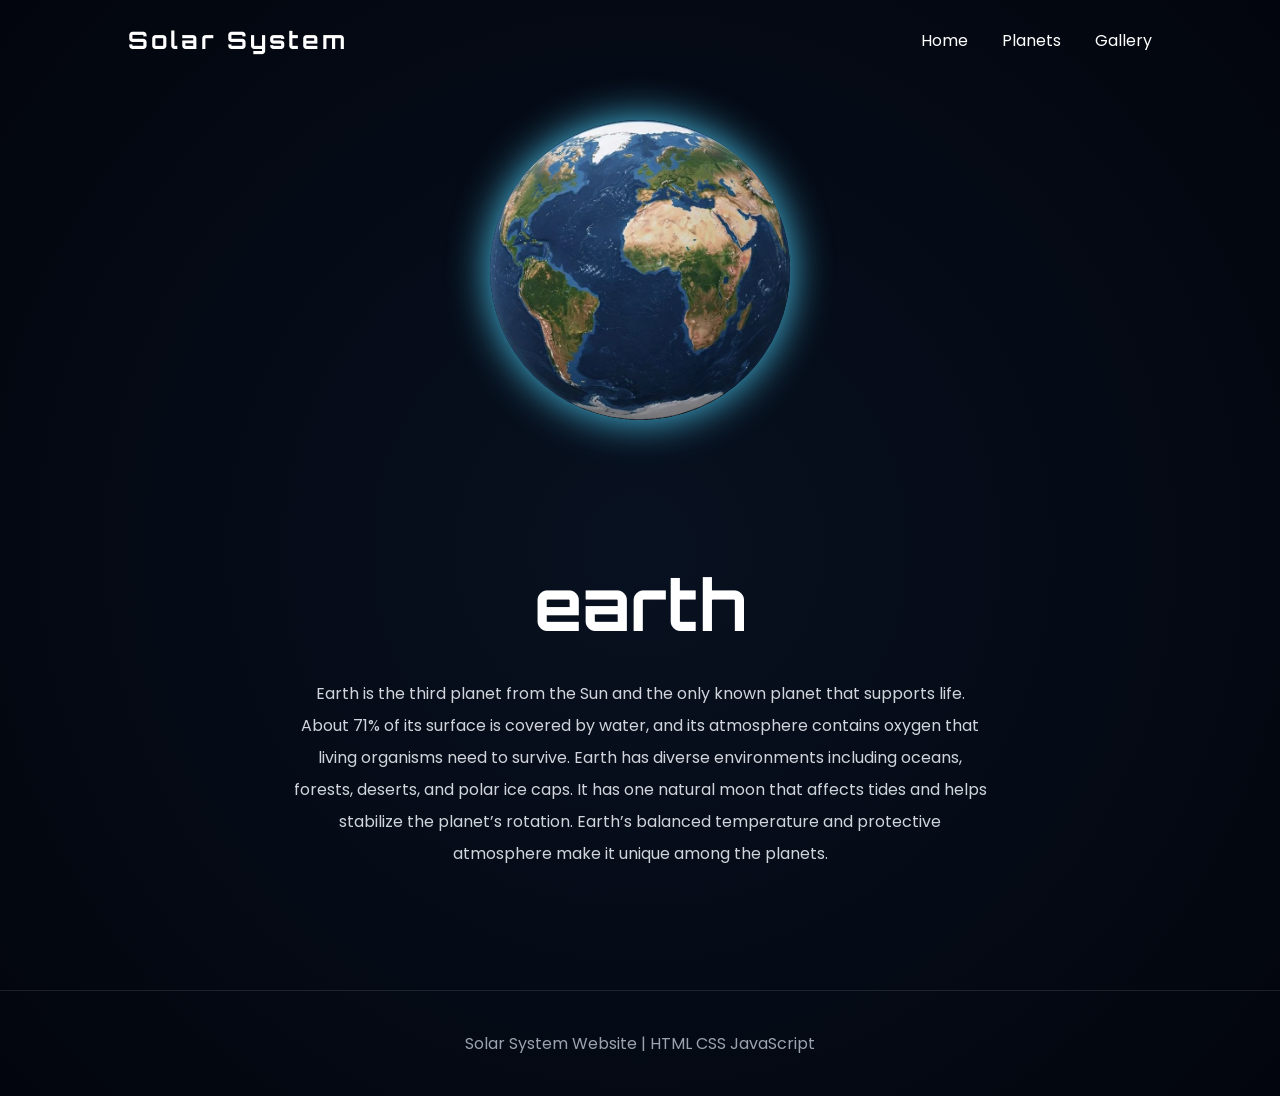
==== earth.html @ 66efa1b5 "edits personal editing" ====
<!DOCTYPE html>
<html lang="en">

<head>

<meta charset="UTF-8">

<meta name="viewport"
content="width=device-width, initial-scale=1.0">

<title>earth</title>

<link rel="stylesheet" href="style.css">

<link href="https://fonts.googleapis.com/css2?family=Orbitron:wght@400;700&family=Poppins:wght@300;400;500&display=swap" rel="stylesheet">

</head>

<body>

<header>

<h2 class="logo">Solar System</h2>

<nav>

<a href="index.html">Home</a>

<a href="planets.html">Planets</a>

<a href="more.html">Gallery</a>

</nav>

</header>


<section class="planet-page">

<img src="img/P1.jpg">

<h1>earth</h1>

<p>

Earth is the third planet from the Sun and the only known planet that supports life. About 71% of its surface is covered by
 water, and its atmosphere contains oxygen that living organisms need to survive. Earth has diverse environments including
  oceans, forests, deserts, and polar ice caps. It has one natural moon that affects tides and helps stabilize the planet’s
   rotation. Earth’s balanced temperature and protective 
atmosphere make it unique among the planets.

</p>

</section>


<footer>

<p>

Solar System Website |
HTML CSS JavaScript

</p>

</footer>

</body>
</html>
---- style.css ----
*{
    margin:0;
    padding:0;
    box-sizing:border-box;
}

body{

    background:
    radial-gradient(circle,#081120,#02050d);

    color:white;

    font-family:'Poppins',sans-serif;

    overflow-x:hidden;
}




header{

    position:fixed;

    top:0;

    width:100%;

    padding:25px 10%;

    display:flex;

    justify-content:space-between;

    align-items:center;

    z-index:1000;

   

   
}

.logo{

    font-family:'Orbitron',sans-serif;

    letter-spacing:3px;
}

nav a{

    color:white;

    text-decoration:none;

    margin-left:30px;

    transition:0.3s;
}

nav a:hover{

    color:#859ca3c4;
}



h1{
    margin-top: 100px;
font-size:60px;
}


.home{

    height:100vh;

    background:

    linear-gradient(
    rgba(0,0,0,0.5),
    rgba(0,0,0,0.7)
    ),

    url("img/as.jpg");

    background-size:cover;

    background-position:center;

    display:flex;

    justify-content:center;

    align-items:center;

    text-align:center;
}

.home-content h1{

    font-size:80px;

    margin-bottom:20px;

    font-family:'Orbitron',sans-serif;

    text-shadow:
    0 0 30px #5c8794;
}

.home-content p{

    width:700px;

    max-width:90%;

    margin:auto;

    margin-bottom:30px;

    line-height:1.8;

    color:#d1d5db;
}

.home-content button{

    padding:15px 40px;

    border:none;

    border-radius:40px;

    background:#697375;

    color:white;

    cursor:pointer;

    transition:0.4s;

    font-size:18px;
}

.home-content button:hover{

    transform:scale(1.1);

    box-shadow:
    0 0 30px #708991;
}



.planets-section{

    min-height:100vh;

    display:flex;

    justify-content:center;

    align-items:center;

    padding:120px 5%;
}

.container{

    width:100%;

    min-height:80vh;

    border-radius:30px;

    position:relative;

    background:
    rgba(255,255,255,0.03);

    border:
    1px solid rgba(255,255,255,0.1);

    backdrop-filter:blur(10px);

    box-shadow:
    0 0 60px rgba(76,201,240,0.3);

    display:flex;

    justify-content:center;

    align-items:center;
}




.center{

    display:flex;

    align-items:center;

    gap:40px;
}

.planet-box{

    text-align:center;
}



#planet{

    width:350px;

    height:350px;

    border-radius:50%;

    object-fit:cover;

    box-shadow:
    0 0 40px #4cc9f0,
    0 0 90px #4cc9f0;

    animation:
    float 5s ease-in-out infinite;
}

#planet-name{

    margin-top:30px;

    font-size:60px;

    font-family:'Orbitron',sans-serif;
}

#planet-text{

    width:500px;

    max-width:90%;

    margin:auto;

    margin-top:20px;

    line-height:1.8;

    color:#d1d5db;
}



.small-planets{

    position:absolute;

    display:flex;

    gap:20px;
}

.left{

    left:40px;
}

.right{

    right:40px;
}

.small-planets img{

    width:80px;

    height:80px;

    border-radius:50%;

    object-fit:cover;

    opacity:0.7;

    transition:0.4s;
}

.small-planets img:hover{

    transform:scale(1.2);

    opacity:1;
}




button{

    background:none;

    border:none;

    color:white;

    font-size:40px;

    cursor:pointer;

    transition:0.3s;
}

button:hover{

    color:#91b5c0;

    transform:scale(1.2);
}




.cards{

    padding:140px 5%;

    display:grid;

    grid-template-columns:
    repeat(auto-fit,minmax(250px,1fr));

    gap:40px;
}

.card{

    background:
    rgba(255,255,255,0.05);

    border:
    1px solid rgba(255,255,255,0.1);

    border-radius:30px;

    padding:30px;

    text-align:center;

    text-decoration:none;

    color:white;

    transition:0.4s;

    backdrop-filter:blur(10px);
}

.card:hover{

    transform:translateY(-10px);

    box-shadow:
    0 0 30px rgba(76,201,240,0.5);
}

.card img{

    width:180px;

    height:180px;

    border-radius:50%;

    object-fit:cover;

    margin-bottom:20px;

    box-shadow:
    0 0 25px rgba(76,201,240,0.4);
}

.card h2{

    font-size:40px;

    margin-bottom:15px;

    font-family:'Orbitron',sans-serif;
}

.card p{
    color:#d1d5db;

    line-height:1.7;
}



.planet-page{

    min-height:100vh;

    display:flex;

    flex-direction:column;

    justify-content:center;

    align-items:center;

    text-align:center;

    padding:120px 10%;
}

.planet-page img{

    width:300px;

    height:300px;

    border-radius:50%;

    object-fit:cover;

    margin-bottom:40px;

    box-shadow:
    0 0 40px #4cc9f0;
}

.planet-page h1{

    font-size:70px;

    margin-bottom:30px;

    font-family:'Orbitron',sans-serif;
}

.planet-page p{

    width:700px;

    max-width:100%;

    line-height:2;

    color:#d1d5db;
}




footer{

    text-align:center;

    padding:40px;

    border-top:
    1px solid rgba(255,255,255,0.1);

    color:#9ca3af;
}


/* ANIMATION */

@keyframes float{

    0%,100%{

        transform:translateY(0);
    }

    50%{

        transform:translateY(-15px);
    }
}


@media(max-width:900px){

    nav{

        display:none;
    }

    .home-content h1{

        font-size:45px;
    }

    #planet{

        width:220px;

        height:220px;
    }

    #planet-name{

        font-size:40px;
    }

    .small-planets{

        display:none;
    }

    .planet-page h1{

        font-size:45px;
    }

    .card h2{

        font-size:30px;
    }
}






.planets-slider{

min-height:100vh;

display:flex;

justify-content:center;

align-items:center;

padding:120px 5%;

position:relative;

overflow:visible;
}




.container{
margin-top: 90px;
width:100%;

height:78vh;

border-radius:40px;

position:relative;

background:
rgba(255,255,255,0.03);

border:
1px solid rgba(255,255,255,0.08);

backdrop-filter:blur(12px);

box-shadow:
0 0 80px rgba(76,201,240,0.15);

display:flex;

justify-content:center;

align-items:center;
}




.center{

display:flex;

align-items:center;

justify-content:center;
}




.planet-box{

text-align:center;

animation:
fade 1s;
}


#planet{

width:360px;

height:360px;

border-radius:50%;

object-fit:cover;

transition:0.5s;

box-shadow:
0 0 40px #4cc9f0,
0 0 100px rgba(76,201,240,0.5);

animation:
float 5s ease-in-out infinite;
}


#planet-name{

margin-top:30px;

font-size:75px;

font-family:'Orbitron',sans-serif;

text-shadow:
0 0 20px #4cc9f0;
}


#planet-text{

width:600px;

max-width:90%;

margin:auto;

margin-top:20px;

line-height:2;

font-size:17px;

color:#d1d5db;
}




.small-planets{

position:absolute;

display:flex;

align-items:center;

gap:18px;
}


.left{

left:40px;
}

.right{

right:40px;
}


.small-planets img{

border-radius:50%;

object-fit:cover;

opacity:0.25;

transition:0.4s;
}



.small-planets img:nth-child(1){

width:55px;
height:55px;
}

.small-planets img:nth-child(2){

width:85px;
height:85px;
}

.small-planets img:nth-child(3){

width:120px;
height:120px;

opacity:0.7;
}


.right img:nth-child(1){

width:120px;
height:120px;

opacity:0.7;
}

.right img:nth-child(2){

width:85px;
height:85px;
}

.right img:nth-child(3){

width:55px;
height:55px;
}


.small-planets img:hover{

transform:scale(1.1);

opacity:1;
}




.arrow{

position:absolute;

top:50%;

transform:translateY(-50%);

width:70px;

height:70px;

border-radius:50%;

border:
1px solid rgba(255,255,255,0.08);

background:
rgba(255,255,255,0.05);

backdrop-filter:blur(10px);

font-size:35px;

color:white;

cursor:pointer;

transition:0.4s;

z-index:10;
}


.arrow:hover{

background:#4cc9f0;

transform:
translateY(-50%)
scale(1.1);

box-shadow:
0 0 25px #4cc9f0;
}


.left-arrow{

left:20px;
}

.right-arrow{

right:20px;
}




@keyframes fade{

from{

opacity:0;

transform:scale(0.8);
}

to{

opacity:1;

transform:scale(1);
}
}



@media(max-width:950px){

.small-planets{

display:none;
}

#planet{

width:230px;
height:230px;
}

#planet-name{

font-size:45px;
}

#planet-text{

font-size:15px;
}

.arrow{

width:55px;
height:55px;
font-size:25px;
}

}
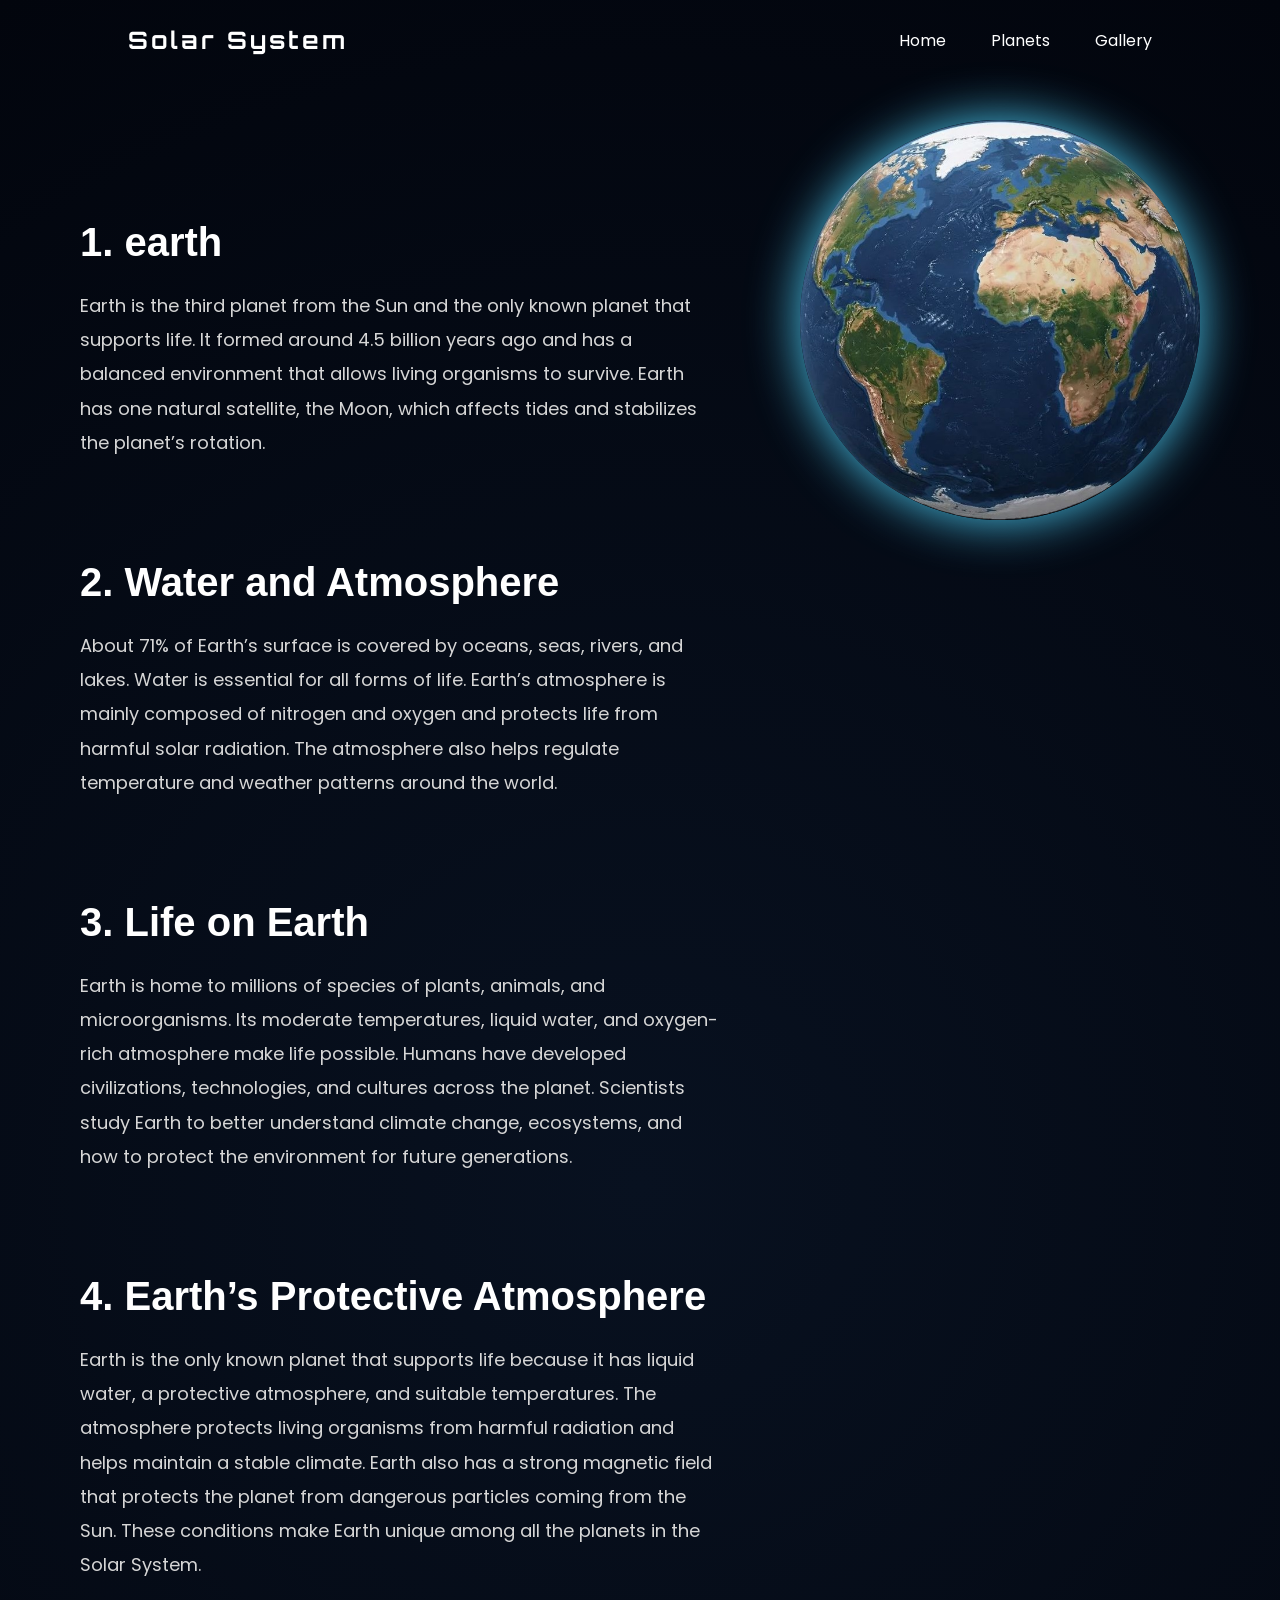
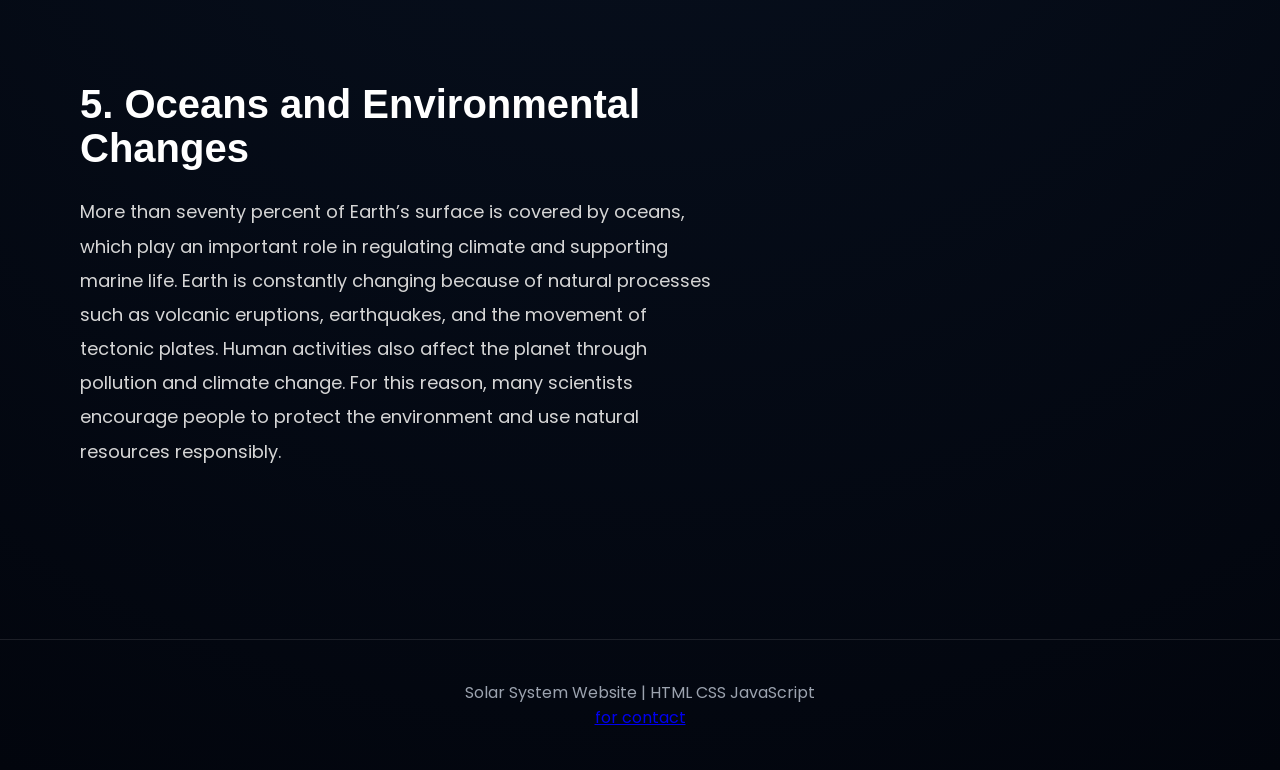
==== commit c4bcdf57: "good" ====
--- a/earth.html
+++ b/earth.html
@@ -36,22 +36,50 @@
 
 
 <section class="planet-page">
+<div class="planet-text">
+
+
+<h1>1. earth</h1>
+
+<p>Earth is the third planet from the Sun and the only known planet that supports life. It formed around 4.5 billion years
+ ago and has a balanced environment that allows living organisms to survive. Earth has one natural satellite, the Moon, 
+ which affects tides and stabilizes the planet’s rotation. </p>
+
+<h1>2. Water and Atmosphere </h1>
+<p>
+About 71% of Earth’s surface is covered by oceans, seas, rivers, and lakes. Water is essential for all forms of life. Earth’s
+ atmosphere is mainly composed of nitrogen and oxygen and protects life from harmful solar radiation. The atmosphere also helps 
+ regulate temperature and weather patterns around the world.</p>
+
+<h1>3. Life on Earth</h1>
+
+ <p>Earth is home to millions of species of plants, animals, and microorganisms. Its moderate temperatures, liquid water, and oxygen-rich
+ atmosphere make life possible. Humans have developed civilizations, technologies, and cultures across the planet. Scientists study Earth
+  to better understand climate change, ecosystems, and how to protect the environment for future generations.
+</p>
+
+<h1>4. Earth’s Protective Atmosphere
+</h1>
+
+
+<p>
+Earth is the only known planet that supports life because it has liquid water, a protective atmosphere, and suitable temperatures. The atmosphere
+ protects living organisms from harmful radiation and helps maintain a stable climate. Earth also has a strong magnetic field that protects the planet 
+ from dangerous particles coming from the Sun. These conditions make Earth unique among all the planets in the Solar System.</p>
+<h1> 5. Oceans and Environmental Changes</h1>
+
+<p>
+More than seventy percent of Earth’s surface is covered by oceans, which play an important role in regulating climate and supporting marine life.
+ Earth is constantly changing because of natural processes such as volcanic eruptions, earthquakes, and the movement of tectonic plates. Human 
+ activities also affect the planet through pollution and climate change. For this reason, many scientists encourage people to protect the environment
+  and use natural resources responsibly.
+</p>
+</div>
 
 <img src="img/P1.jpg">
 
-<h1>earth</h1>
+</section>
 
-<p>
-
-Earth is the third planet from the Sun and the only known planet that supports life. About 71% of its surface is covered by
- water, and its atmosphere contains oxygen that living organisms need to survive. Earth has diverse environments including
-  oceans, forests, deserts, and polar ice caps. It has one natural moon that affects tides and helps stabilize the planet’s
-   rotation. Earth’s balanced temperature and protective 
-atmosphere make it unique among the planets.
-
-</p>
-
-</section>
 
 
 <footer>
@@ -62,8 +90,8 @@
 HTML CSS JavaScript
 
 </p>
-
+<p> <a href="mailto:bourahlasara7@email.com"> for contact</a></p>
 </footer>
 
 </body>
-</html>+</html>
--- a/style.css
+++ b/style.css
@@ -1,860 +1,502 @@
-*{
-    margin:0;
-    padding:0;
-    box-sizing:border-box;
-}
-
-body{
-
-    background:
-    radial-gradient(circle,#081120,#02050d);
-
-    color:white;
-
-    font-family:'Poppins',sans-serif;
-
-    overflow-x:hidden;
-}
-
-
-
-
-header{
-
-    position:fixed;
-
-    top:0;
-
-    width:100%;
-
-    padding:25px 10%;
-
-    display:flex;
-
-    justify-content:space-between;
-
-    align-items:center;
-
-    z-index:1000;
-
-   
-
-   
-}
-
-.logo{
-
-    font-family:'Orbitron',sans-serif;
-
-    letter-spacing:3px;
-}
-
-nav a{
-
-    color:white;
-
-    text-decoration:none;
-
-    margin-left:30px;
-
-    transition:0.3s;
-}
-
-nav a:hover{
-
-    color:#859ca3c4;
-}
-
-
-
-h1{
+/* ==========================================================================
+   1. التنسيقات الأساسية وإعادة التعيين (Reset & Base Styles)
+   ========================================================================== */
+* {
+    margin: 0;
+    padding: 0;
+    box-sizing: border-box;
+}
+
+body {
+    background: radial-gradient(circle, #081120, #02050d);
+    color: white;
+    font-family: 'Poppins', sans-serif;
+    overflow-x: hidden;
+}
+
+h1 {
     margin-top: 100px;
-font-size:60px;
-}
-
-
-.home{
-
-    height:100vh;
-
-    background:
-
-    linear-gradient(
-    rgba(0,0,0,0.5),
-    rgba(0,0,0,0.7)
-    ),
-
-    url("img/as.jpg");
-
-    background-size:cover;
-
-    background-position:center;
-
-    display:flex;
-
-    justify-content:center;
-
-    align-items:center;
-
-    text-align:center;
-}
-
-.home-content h1{
-
-    font-size:80px;
-
-    margin-bottom:20px;
-
-    font-family:'Orbitron',sans-serif;
-
-    text-shadow:
-    0 0 30px #5c8794;
-}
-
-.home-content p{
-
-    width:700px;
-
-    max-width:90%;
-
-    margin:auto;
-
-    margin-bottom:30px;
-
-    line-height:1.8;
-
-    color:#d1d5db;
-}
-
-.home-content button{
-
-    padding:15px 40px;
-
-    border:none;
-
-    border-radius:40px;
-
-    background:#697375;
-
-    color:white;
-
-    cursor:pointer;
-
-    transition:0.4s;
-
-    font-size:18px;
-}
-
-.home-content button:hover{
-
-    transform:scale(1.1);
-
-    box-shadow:
-    0 0 30px #708991;
-}
-
-
-
-.planets-section{
-
-    min-height:100vh;
-
-    display:flex;
-
-    justify-content:center;
-
-    align-items:center;
-
-    padding:120px 5%;
-}
-
-.container{
-
-    width:100%;
-
-    min-height:80vh;
-
-    border-radius:30px;
-
-    position:relative;
-
-    background:
-    rgba(255,255,255,0.03);
-
-    border:
-    1px solid rgba(255,255,255,0.1);
-
-    backdrop-filter:blur(10px);
-
-    box-shadow:
-    0 0 60px rgba(76,201,240,0.3);
-
-    display:flex;
-
-    justify-content:center;
-
-    align-items:center;
-}
-
-
-
-
-.center{
-
-    display:flex;
-
-    align-items:center;
-
-    gap:40px;
-}
-
-.planet-box{
-
-    text-align:center;
-}
-
-
-
-#planet{
-
-    width:350px;
-
-    height:350px;
-
-    border-radius:50%;
-
-    object-fit:cover;
-
-    box-shadow:
-    0 0 40px #4cc9f0,
-    0 0 90px #4cc9f0;
-
-    animation:
-    float 5s ease-in-out infinite;
-}
-
-#planet-name{
-
-    margin-top:30px;
-
-    font-size:60px;
-
-    font-family:'Orbitron',sans-serif;
-}
-
-#planet-text{
-
-    width:500px;
-
-    max-width:90%;
-
-    margin:auto;
-
-    margin-top:20px;
-
-    line-height:1.8;
-
-    color:#d1d5db;
-}
-
-
-
-.small-planets{
-
-    position:absolute;
-
-    display:flex;
-
-    gap:20px;
-}
-
-.left{
-
-    left:40px;
-}
-
-.right{
-
-    right:40px;
-}
-
-.small-planets img{
-
-    width:80px;
-
-    height:80px;
-
-    border-radius:50%;
-
-    object-fit:cover;
-
-    opacity:0.7;
-
-    transition:0.4s;
-}
-
-.small-planets img:hover{
-
-    transform:scale(1.2);
-
-    opacity:1;
-}
-
-
-
-
-button{
-
-    background:none;
-
-    border:none;
-
-    color:white;
-
-    font-size:40px;
-
-    cursor:pointer;
-
-    transition:0.3s;
-}
-
-button:hover{
-
-    color:#91b5c0;
-
-    transform:scale(1.2);
-}
-
-
-
-
-.cards{
-
-    padding:140px 5%;
-
-    display:grid;
-
-    grid-template-columns:
-    repeat(auto-fit,minmax(250px,1fr));
-
-    gap:40px;
-}
-
-.card{
-
-    background:
-    rgba(255,255,255,0.05);
-
-    border:
-    1px solid rgba(255,255,255,0.1);
-
-    border-radius:30px;
-
-    padding:30px;
-
-    text-align:center;
-
-    text-decoration:none;
-
-    color:white;
-
-    transition:0.4s;
-
-    backdrop-filter:blur(10px);
-}
-
-.card:hover{
-
-    transform:translateY(-10px);
-
-    box-shadow:
-    0 0 30px rgba(76,201,240,0.5);
-}
-
-.card img{
-
-    width:180px;
-
-    height:180px;
-
-    border-radius:50%;
-
-    object-fit:cover;
-
-    margin-bottom:20px;
-
-    box-shadow:
-    0 0 25px rgba(76,201,240,0.4);
-}
-
-.card h2{
-
-    font-size:40px;
-
-    margin-bottom:15px;
-
-    font-family:'Orbitron',sans-serif;
-}
-
-.card p{
-    color:#d1d5db;
-
-    line-height:1.7;
-}
-
-
-
-.planet-page{
-
-    min-height:100vh;
-
-    display:flex;
-
-    flex-direction:column;
-
-    justify-content:center;
-
-    align-items:center;
-
-    text-align:center;
-
-    padding:120px 10%;
-}
-
+    font-size: 60px;
+}
+
+/* ==========================================================================
+   2. الهيدر والقائمة الإنتقالية (Header & Navigation)
+   ========================================================================== */
+header {
+    position: fixed;
+    top: 0;
+    width: 100%;
+    padding: 25px 10%;
+    display: flex;
+    justify-content: space-between;
+    align-items: center;
+    z-index: 1000;
+}
+
+.logo {
+    font-family: 'Orbitron', sans-serif;
+    letter-spacing: 3px;
+}
+
+nav {
+    display: flex;
+    gap: 15px;
+}
+
+nav a {
+    color: white;
+    text-decoration: none;
+    margin-left: 30px;
+    transition: 0.3s;
+}
+
+nav a:hover {
+    color: #859ca3c4;
+}
+
+/* ==========================================================================
+   3. القسم الرئيسي (Home Section)
+   ========================================================================== */
+.home {
+    height: 100vh;
+    background: linear-gradient(rgba(0,0,0,0.5), rgba(0,0,0,0.7)), url("img/as.jpg");
+    background-size: cover;
+    background-position: center;
+    display: flex;
+    justify-content: center;
+    align-items: center;
+    text-align: center;
+}
+
+.home-content h1 {
+    font-size: 80px;
+    margin-bottom: 20px;
+    font-family: 'Orbitron', sans-serif;
+    text-shadow: 0 0 30px #5c8794;
+}
+
+.home-content p {
+    width: 700px;
+    max-width: 90%;
+    margin: auto;
+    margin-bottom: 30px;
+    line-height: 1.8;
+    color: #d1d5db;
+}
+
+.home-content button {
+    padding: 15px 40px;
+    border: none;
+    border-radius: 40px;
+    background: #697375;
+    color: white;
+    cursor: pointer;
+    transition: 0.4s;
+    font-size: 18px;
+}
+
+.home-content button:hover {
+    transform: scale(1.1);
+    box-shadow: 0 0 30px #708991;
+}
+
+/* ==========================================================================
+   4. منزلق الكواكب (Planets Slider Section)
+   ========================================================================== */
+.planets-section,
+.planets-slider {
+    min-height: 100vh;
+    display: flex;
+    justify-content: center;
+    align-items: center;
+    padding: 120px 5%;
+    position: relative;
+    overflow: visible;
+}
+
+.container {
+    margin-top: 90px;
+    width: 100%;
+    height: 78vh;
+    border-radius: 40px;
+    position: relative;
+    background: rgba(255, 255, 255, 0.03);
+    border: 1px solid rgba(255, 255, 255, 0.08);
+    backdrop-filter: blur(12px);
+    box-shadow: 0 0 80px rgba(76, 201, 240, 0.15);
+    display: flex;
+    justify-content: center;
+    align-items: center;
+}
+
+.center {
+    display: flex;
+    align-items: center;
+    justify-content: center;
+    gap: 40px;
+}
+
+.planet-box {
+    text-align: center;
+    animation: fade 1s;
+}
+
+#planet {
+    width: 340px;
+    height: 340px;
+    border-radius: 50%;
+    object-fit: cover;
+    transition: 0.5s;
+    box-shadow: 0 0 40px #4cc9f0, 0 0 100px rgba(76, 201, 240, 0.5);
+    animation: float 5s ease-in-out infinite;
+}
+
+#planet-name {
+    margin-top: 30px;
+    font-size: 75px;
+    font-family: 'Orbitron', sans-serif;
+    text-shadow: 0 0 20px #4cc9f0;
+}
+
+#planet-text {
+    width: 600px;
+    max-width: 90%;
+    margin: auto;
+    margin-top: 20px;
+    line-height: 2;
+    font-size: 17px;
+    color: #d1d5db;
+}
+
+/* الكواكب الصغيرة الجانبية */
+.small-planets {
+    position: absolute;
+    display: flex;
+    align-items: center;
+    gap: 18px;
+}
+
+.left {
+    left: 40px;
+}
+
+.right {
+    right: 40px;
+}
+
+.small-planets img {
+    border-radius: 50%;
+    object-fit: cover;
+    opacity: 0.25;
+    transition: 0.4s;
+}
+
+.small-planets img:hover {
+    transform: scale(1.1);
+    opacity: 1;
+}
+.small-planets img:nth-child(1) { width: 55px; height: 55px; }
+.small-planets img:nth-child(2) { width: 85px; height: 85px; }
+.small-planets img:nth-child(3) { width: 120px; height: 120px; opacity: 0.7; }
+
+.right img:nth-child(1) { width: 120px; height: 120px; opacity: 0.7; }
+.right img:nth-child(2) { width: 85px; height: 85px; }
+.right img:nth-child(3) { width: 55px; height: 55px; }
+
+/* أزرار الأسهم للمنزلق */
+button {
+    background: none;
+    border: none;
+    color: white;
+    font-size: 40px;
+    cursor: pointer;
+    transition: 0.3s;
+}
+
+button:hover {
+    color: #91b5c0;
+    transform: scale(1.2);
+}
+
+.arrow {
+    position: absolute;
+    top: 50%;
+    transform: translateY(-50%);
+    width: 70px;
+    height: 70px;
+    border-radius: 50%;
+    border: 1px solid rgba(255, 255, 255, 0.08);
+    background: rgba(255, 255, 255, 0.05);
+    backdrop-filter: blur(10px);
+    font-size: 35px;
+    color: white;
+    cursor: pointer;
+    transition: 0.4s;
+    z-index: 10;
+}
+
+.arrow:hover {
+    background: #4cc9f0;
+    transform: translateY(-50%) scale(1.1);
+    box-shadow: 0 0 25px #4cc9f0;
+}
+
+.left-arrow { left: 20px; }
+.right-arrow { right: 20px; }
+
+/* ==========================================================================
+   5. قسم الكروت المستعرضة (Cards Section)
+   ========================================================================== */
+.cards {
+    padding: 140px 5%;
+    display: grid;
+    grid-template-columns: repeat(auto-fit, minmax(250px, 1fr));
+    gap: 40px;
+}
+
+.card {
+    background: rgba(255, 255, 255, 0.05);
+    border: 1px solid rgba(255, 255, 255, 0.1);
+    border-radius: 30px;
+    padding: 30px;
+    text-align: center;
+    text-decoration: none;
+    color: white;
+    transition: 0.4s;
+    backdrop-filter: blur(10px);
+}
+
+.card:hover {
+    transform: translateY(-10px);
+    box-shadow: 0 0 30px rgba(76, 201, 240, 0.5);
+}
+
+.card img {
+    width: 180px;
+    height: 180px;
+    border-radius: 50%;
+    object-fit: cover;
+    margin-bottom: 20px;
+    box-shadow: 0 0 25px rgba(76, 201, 240, 0.4);
+}
+
+.card h2 {
+    font-size: 40px;
+    margin-bottom: 15px;
+    font-family: 'Orbitron', sans-serif;
+}
+
+.card p {
+    color: #d1d5db;
+    line-height: 1.7;
+}
+
+/* ==========================================================================
+   6. صفحة تفاصيل الكوكب المنفردة (Single Planet Page)
+   ========================================================================== */
+
+/* تنسيق الحاوية الرئيسية للقسم */
+
+ 
+   .planet-page{
+    display: flex;
+    justify-content: space-between;
+    align-items: flex-start;
+    gap: 80px;
+
+    max-width: 1200px;
+    margin: 0 auto;
+    padding: 120px 40px;
+}
+
+/* النصوص */
+.planet-page planet-text{
+    flex: 1;
+}
+
+/* العناوين */
+.planet-page h1{
+    font-size: 40px;
+    margin-bottom: 25px;
+    line-height: 1.1;
+}
+
+/* الفقرات */
+.planet-page p{
+    font-size: 18px;
+    line-height: 1.9;
+    color: #d6d6d6;
+    margin-bottom: 50px;
+    max-width: 700px;
+}
+
+/* الصورة */
 .planet-page img{
-
-    width:300px;
-
-    height:300px;
-
-    border-radius:50%;
-
-    object-fit:cover;
-
-    margin-bottom:40px;
-
-    box-shadow:
-    0 0 40px #4cc9f0;
-}
-
-.planet-page h1{
-
-    font-size:70px;
-
-    margin-bottom:30px;
-
-    font-family:'Orbitron',sans-serif;
-}
-
-.planet-page p{
-
-    width:700px;
-
-    max-width:100%;
-
-    line-height:2;
-
-    color:#d1d5db;
-}
-
-
-
-
-footer{
-
-    text-align:center;
-
-    padding:40px;
-
-    border-top:
-    1px solid rgba(255,255,255,0.1);
-
-    color:#9ca3af;
-}
-
-
-/* ANIMATION */
-
-@keyframes float{
-
-    0%,100%{
-
-        transform:translateY(0);
-    }
-
-    50%{
-
-        transform:translateY(-15px);
-    }
-}
-
-
-@media(max-width:900px){
-
-    nav{
-
-        display:none;
-    }
-
-    .home-content h1{
-
-        font-size:45px;
-    }
-
-    #planet{
-
-        width:220px;
-
-        height:220px;
-    }
-
-    #planet-name{
-
-        font-size:40px;
-    }
-
-    .small-planets{
-
-        display:none;
-    }
-
-    .planet-page h1{
-
-        font-size:45px;
-    }
-
-    .card h2{
-
-        font-size:30px;
-    }
-}
-
-
-
-
-
-
-.planets-slider{
-
-min-height:100vh;
-
-display:flex;
-
-justify-content:center;
-
-align-items:center;
-
-padding:120px 5%;
-
-position:relative;
-
-overflow:visible;
-}
-
-
-
-
-.container{
-margin-top: 90px;
-width:100%;
-
-height:78vh;
-
-border-radius:40px;
-
-position:relative;
-
-background:
-rgba(255,255,255,0.03);
-
-border:
-1px solid rgba(255,255,255,0.08);
-
-backdrop-filter:blur(12px);
-
-box-shadow:
-0 0 80px rgba(76,201,240,0.15);
-
-display:flex;
-
-justify-content:center;
-
-align-items:center;
-}
-
-
-
-
-.center{
-
-display:flex;
-
-align-items:center;
-
-justify-content:center;
-}
-
-
-
-
-.planet-box{
-
-text-align:center;
-
-animation:
-fade 1s;
-}
-
-
-#planet{
-
-width:360px;
-
-height:360px;
-
-border-radius:50%;
-
-object-fit:cover;
-
-transition:0.5s;
-
-box-shadow:
-0 0 40px #4cc9f0,
-0 0 100px rgba(76,201,240,0.5);
-
-animation:
-float 5s ease-in-out infinite;
-}
-
-
-#planet-name{
-
-margin-top:30px;
-
-font-size:75px;
-
-font-family:'Orbitron',sans-serif;
-
-text-shadow:
-0 0 20px #4cc9f0;
-}
-
-
-#planet-text{
-
-width:600px;
-
-max-width:90%;
-
-margin:auto;
-
-margin-top:20px;
-
-line-height:2;
-
-font-size:17px;
-
-color:#d1d5db;
-}
-
-
-
-
-.small-planets{
-
-position:absolute;
-
-display:flex;
-
-align-items:center;
-
-gap:18px;
-}
-
-
-.left{
-
-left:40px;
-}
-
-.right{
-
-right:40px;
-}
-
-
-.small-planets img{
-
-border-radius:50%;
-
-object-fit:cover;
-
-opacity:0.25;
-
-transition:0.4s;
-}
-
-
-
-.small-planets img:nth-child(1){
-
-width:55px;
-height:55px;
-}
-
-.small-planets img:nth-child(2){
-
-width:85px;
-height:85px;
-}
-
-.small-planets img:nth-child(3){
-
-width:120px;
-height:120px;
-
-opacity:0.7;
-}
-
-
-.right img:nth-child(1){
-
-width:120px;
-height:120px;
-
-opacity:0.7;
-}
-
-.right img:nth-child(2){
-
-width:85px;
-height:85px;
-}
-
-.right img:nth-child(3){
-
-width:55px;
-height:55px;
-}
-
-
-.small-planets img:hover{
-
-transform:scale(1.1);
-
-opacity:1;
-}
-
-
-
-
-.arrow{
-
-position:absolute;
-
-top:50%;
-
-transform:translateY(-50%);
-
-width:70px;
-
-height:70px;
-
-border-radius:50%;
-
-border:
-1px solid rgba(255,255,255,0.08);
-
-background:
-rgba(255,255,255,0.05);
-
-backdrop-filter:blur(10px);
-
-font-size:35px;
-
-color:white;
-
-cursor:pointer;
-
-transition:0.4s;
-
-z-index:10;
-}
-
-
-.arrow:hover{
-
-background:#4cc9f0;
-
-transform:
-translateY(-50%)
-scale(1.1);
-
-box-shadow:
-0 0 25px #4cc9f0;
-}
-
-
-.left-arrow{
-
-left:20px;
-}
-
-.right-arrow{
-
-right:20px;
-}
-
-
-
-
-@keyframes fade{
-
-from{
-
-opacity:0;
-
-transform:scale(0.8);
-}
-
-to{
-
-opacity:1;
-
-transform:scale(1);
-}
-}
-
-
-
-@media(max-width:950px){
-
-.small-planets{
-
-display:none;
-}
-
-#planet{
-
-width:230px;
-height:230px;
-}
-
-#planet-name{
-
-font-size:45px;
-}
-
-#planet-text{
-
-font-size:15px;
-}
-
-.arrow{
-
-width:55px;
-height:55px;
-font-size:25px;
-}
-
+    width: 400px;
+    height: 400px;
+    border-radius: 50%;
+    object-fit: cover;
+
+    position: sticky;
+    top: 120px;
+
+    box-shadow: 0 0 50px #4cc9f0;
+    flex-shrink: 0;
+}
+
+
+
+
+
+
+
+/* ==========================================================================
+   7. التذييل (Footer)
+   ========================================================================== */
+footer {
+    text-align: center;
+    padding: 40px;
+    border-top: 1px solid rgba(255, 255, 255, 0.1);
+    color: #9ca3af;
+}
+
+/* ==========================================================================
+   8. الحركات والأنميشن (Keyframes)
+   ========================================================================== */
+@keyframes float {
+    0%, 100% { transform: translateY(0); }
+    50% { transform: translateY(-15px); }
+}
+
+@keyframes fade {
+    from { opacity: 0; transform: scale(0.8); }
+    to { opacity: 1; transform: scale(1); }
+}
+
+/* ==========================================================================
+   9. التجاوب مع الشاشات (Responsive Design / Media Queries)
+   ========================================================================== */
+   /* الشاشات المتوسطة والأيباد (أقل من 950 بكسل) */
+@media (max-width: 950px) {
+    .small-planets {
+        display: none;
+    }
+    #planet {
+        width: 230px;
+        height: 230px;
+    }
+    #planet-name {
+        font-size: 45px;
+    }
+    #planet-text {
+        font-size: 15px;
+    }
+    .arrow {
+        width: 55px;
+        height: 55px;
+        font-size: 25px;
+    }
+    .planet-page h1 {
+        font-size: 45px;
+    }
+    .card h2 {
+        font-size: 30px;
+    }
+}
+
+/* شاشات الهواتف الذكية (أقل من 768 بكسل) */
+@media (max-width: 768px) {
+    header {
+        flex-direction: row;
+        justify-content: space-between;
+        padding: 15px 5%;
+    }
+
+    nav {
+        margin-left: 0;
+    }
+
+    nav a {
+        font-size: 14px;
+        margin-left: 15px; /* مسافة متناسقة للهواتف */
+    }
+
+    h1 {
+        font-size: 35px;
+    }
+
+    .home-content h1 {
+        font-size: 40px;
+    }
+
+    .home-content p {
+        width: 100%;
+        font-size: 14px;
+    }
+
+    .home-content button {
+        padding: 12px 25px;
+        font-size: 16px;
+    }
+
+    #planet {
+        width: 200px;
+        height: 200px;
+    }
+
+    #planet-name {
+        font-size: 32px;
+    }
+
+    #planet-text {
+        width: 100%;
+        font-size: 14px;
+    }
+
+    .planets-slider {
+        padding: 80px 5%;
+    }
+
+    .container {
+        height: auto;
+        padding: 40px 10px;
+    }
+
+    .center {
+        flex-direction: column;
+        gap: 20px;
+    }
+
+    .cards {
+        grid-template-columns: 1fr;
+        padding: 80px 5%;
+    }
+
+    .card img {
+        width: 140px;
+        height: 140px;
+    }
+
+    .card h2 {
+        font-size: 25px;
+    }
+
+    .planet-page h1 {
+        font-size: 35px;
+    }
+
+    .planet-page img {
+        width: 200px;
+        height: 200px;
+    }
+
+    .planet-page p {
+        font-size: 14px;
+    }
+
+    .arrow {
+        width: 45px;
+        height: 45px;
+        font-size: 22px;
+    }
 }
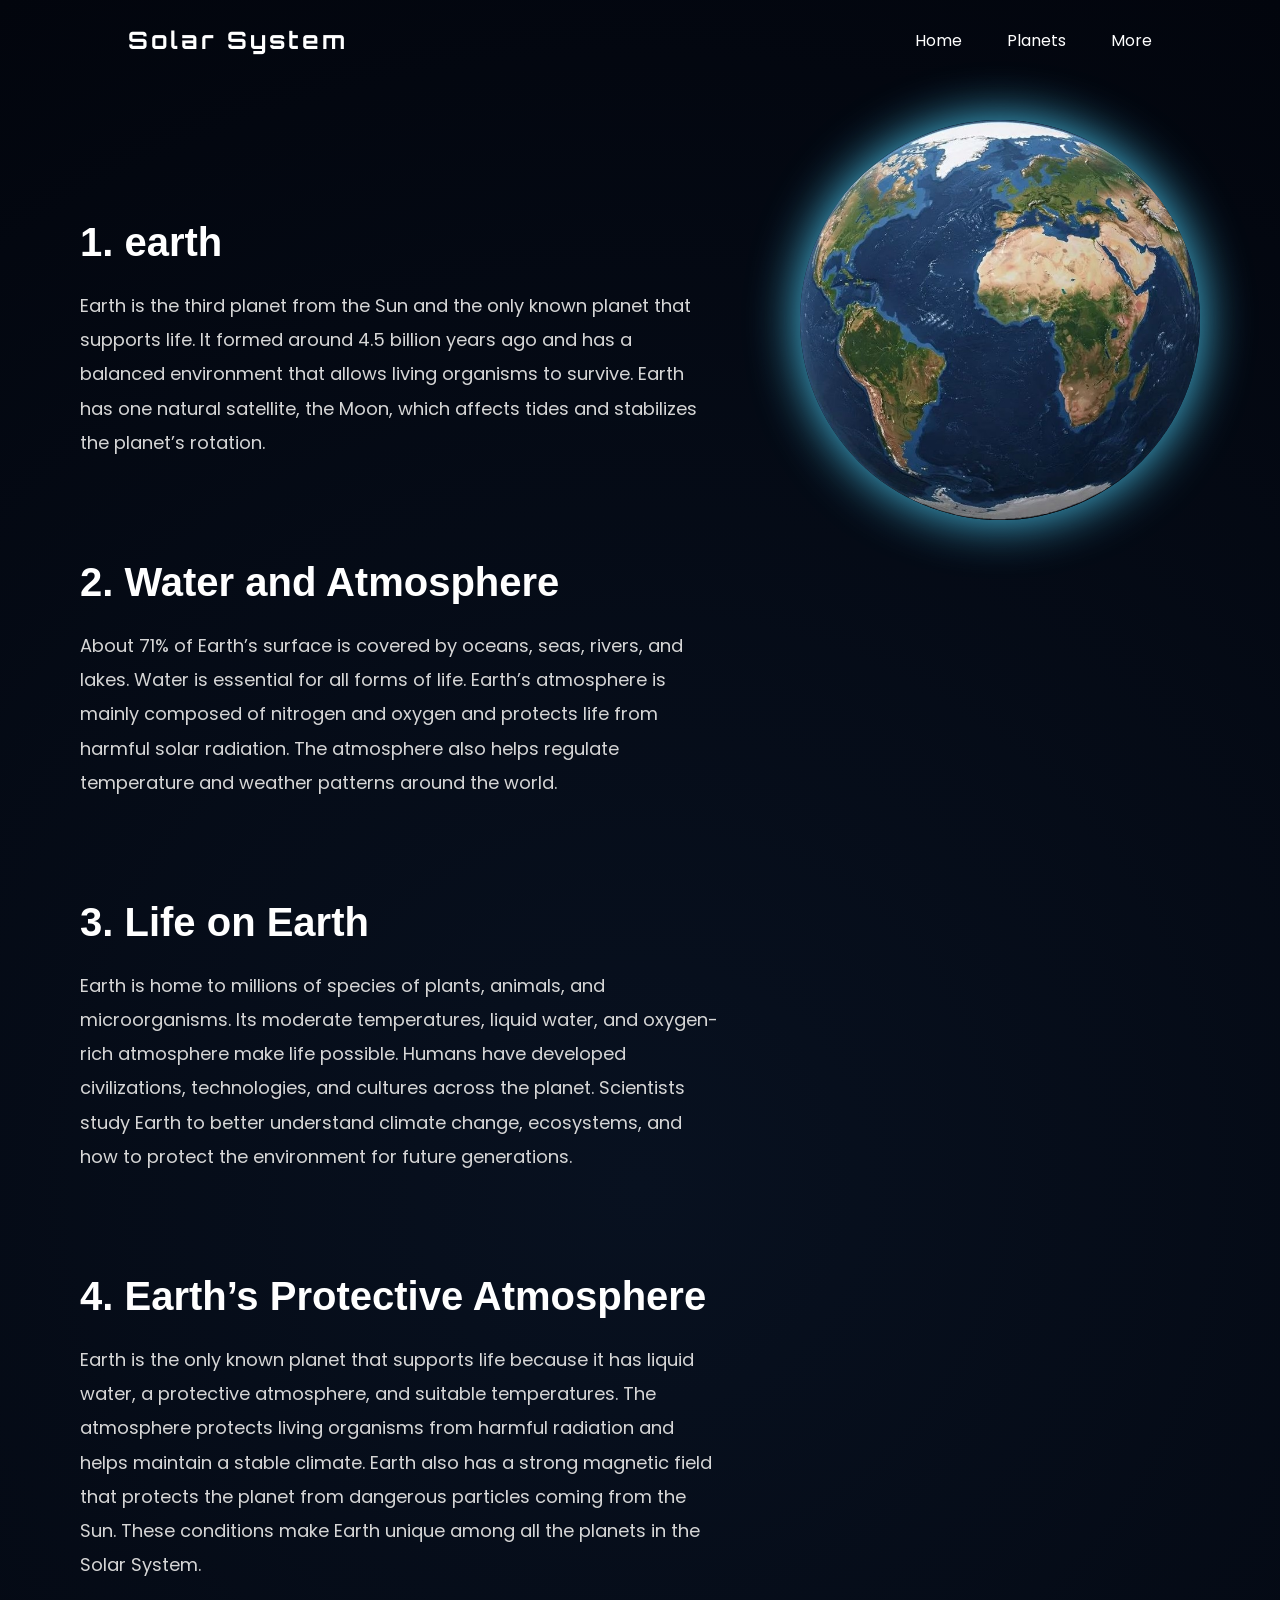
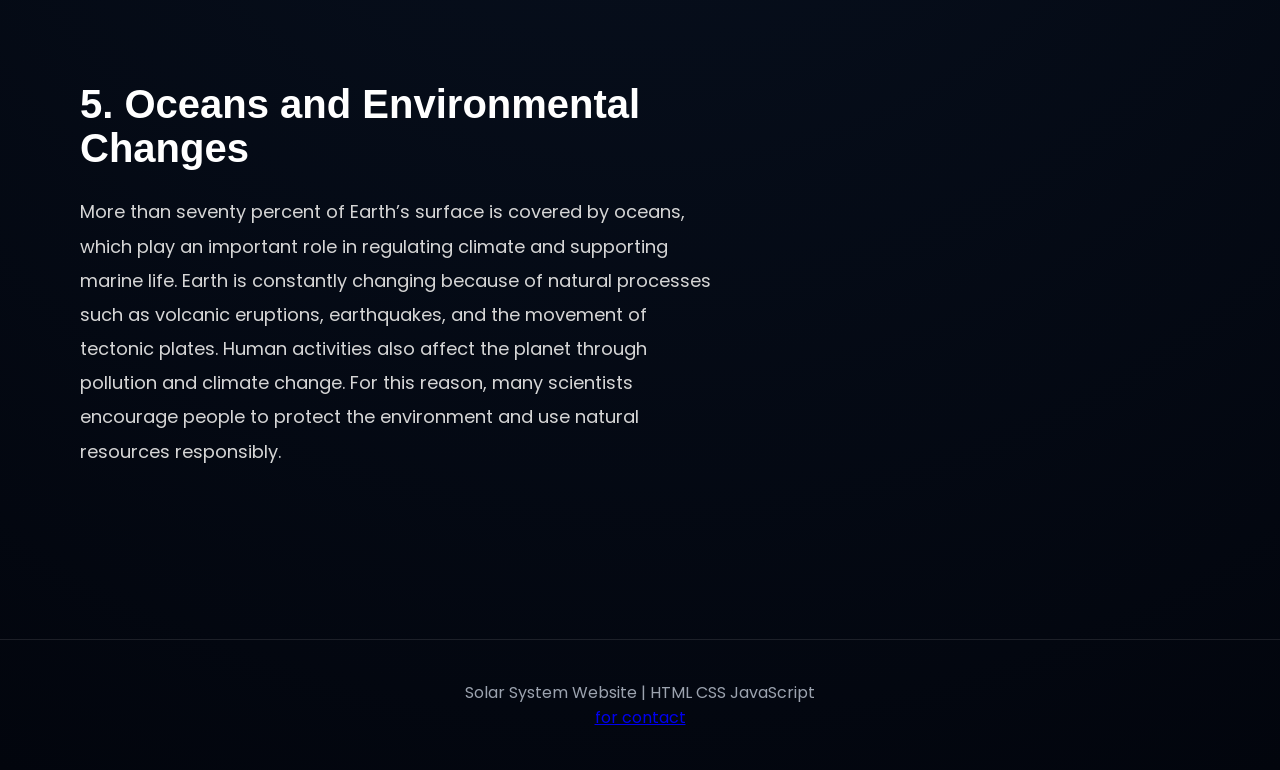
==== commit de00c670: "COOL" ====
--- a/earth.html
+++ b/earth.html
@@ -28,7 +28,7 @@
 
 <a href="planets.html">Planets</a>
 
-<a href="more.html">Gallery</a>
+<a href="more.html">More</a>
 
 </nav>
 
--- a/style.css
+++ b/style.css
@@ -1,7 +1,5 @@
-/* ==========================================================================
-   1. التنسيقات الأساسية وإعادة التعيين (Reset & Base Styles)
-   ========================================================================== */
-* {
+* {  
+
     margin: 0;
     padding: 0;
     box-sizing: border-box;
@@ -18,10 +16,41 @@
     margin-top: 100px;
     font-size: 60px;
 }
-
-/* ==========================================================================
-   2. الهيدر والقائمة الإنتقالية (Header & Navigation)
-   ========================================================================== */
+ 
+
+.h{
+
+   
+margin-top: 90px;
+    width: 99%;
+    height:flex;
+    background: rgba(255, 255, 255, 0.03);
+    border: 1px solid rgba(255, 255, 255, 0.08);
+    backdrop-filter: blur(12px);
+    box-shadow: 0 0 80px rgba(76, 201, 240, 0.15);
+   
+}
+
+.h h2{
+    padding: 3%;
+      font-size: 40px;
+    margin-bottom: 25px;
+    line-height: 1.1;
+}
+
+.h p {
+    padding: 3%;
+    font-size: 18px;
+    margin-top: 2%;
+    line-height: 1.9;
+    color: #d6d6d6;
+    margin-bottom: 90px;
+  
+}
+
+
+
+
 header {
     position: fixed;
     top: 0;
@@ -54,9 +83,7 @@
     color: #859ca3c4;
 }
 
-/* ==========================================================================
-   3. القسم الرئيسي (Home Section)
-   ========================================================================== */
+
 .home {
     height: 100vh;
     background: linear-gradient(rgba(0,0,0,0.5), rgba(0,0,0,0.7)), url("img/as.jpg");
@@ -100,9 +127,7 @@
     box-shadow: 0 0 30px #708991;
 }
 
-/* ==========================================================================
-   4. منزلق الكواكب (Planets Slider Section)
-   ========================================================================== */
+
 .planets-section,
 .planets-slider {
     min-height: 100vh;
@@ -168,7 +193,7 @@
     color: #d1d5db;
 }
 
-/* الكواكب الصغيرة الجانبية */
+
 .small-planets {
     position: absolute;
     display: flex;
@@ -176,13 +201,8 @@
     gap: 18px;
 }
 
-.left {
-    left: 40px;
-}
-
-.right {
-    right: 40px;
-}
+.left { left: 40px; }
+.right { right: 40px; }
 
 .small-planets img {
     border-radius: 50%;
@@ -203,7 +223,7 @@
 .right img:nth-child(2) { width: 85px; height: 85px; }
 .right img:nth-child(3) { width: 55px; height: 55px; }
 
-/* أزرار الأسهم للمنزلق */
+
 button {
     background: none;
     border: none;
@@ -244,9 +264,7 @@
 .left-arrow { left: 20px; }
 .right-arrow { right: 20px; }
 
-/* ==========================================================================
-   5. قسم الكروت المستعرضة (Cards Section)
-   ========================================================================== */
+
 .cards {
     padding: 140px 5%;
     display: grid;
@@ -291,14 +309,7 @@
     line-height: 1.7;
 }
 
-/* ==========================================================================
-   6. صفحة تفاصيل الكوكب المنفردة (Single Planet Page)
-   ========================================================================== */
-
-/* تنسيق الحاوية الرئيسية للقسم */
-
- 
-   .planet-page{
+.planet-page {
     display: flex;
     justify-content: space-between;
     align-items: flex-start;
@@ -309,20 +320,18 @@
     padding: 120px 40px;
 }
 
-/* النصوص */
-.planet-page planet-text{
+
+.planet-page .planet-text {
     flex: 1;
 }
 
-/* العناوين */
-.planet-page h1{
+.planet-page h1 {
     font-size: 40px;
     margin-bottom: 25px;
     line-height: 1.1;
 }
 
-/* الفقرات */
-.planet-page p{
+.planet-page p {
     font-size: 18px;
     line-height: 1.9;
     color: #d6d6d6;
@@ -330,8 +339,7 @@
     max-width: 700px;
 }
 
-/* الصورة */
-.planet-page img{
+.planet-page img {
     width: 400px;
     height: 400px;
     border-radius: 50%;
@@ -345,24 +353,17 @@
 }
 
 
-
-
-
-
-
-/* ==========================================================================
-   7. التذييل (Footer)
-   ========================================================================== */
+ 
+ 
 footer {
+
     text-align: center;
     padding: 40px;
     border-top: 1px solid rgba(255, 255, 255, 0.1);
     color: #9ca3af;
 }
 
-/* ==========================================================================
-   8. الحركات والأنميشن (Keyframes)
-   ========================================================================== */
+
 @keyframes float {
     0%, 100% { transform: translateY(0); }
     50% { transform: translateY(-15px); }
@@ -373,10 +374,7 @@
     to { opacity: 1; transform: scale(1); }
 }
 
-/* ==========================================================================
-   9. التجاوب مع الشاشات (Responsive Design / Media Queries)
-   ========================================================================== */
-   /* الشاشات المتوسطة والأيباد (أقل من 950 بكسل) */
+
 @media (max-width: 950px) {
     .small-planets {
         display: none;
@@ -396,15 +394,25 @@
         height: 55px;
         font-size: 25px;
     }
-    .planet-page h1 {
-        font-size: 45px;
-    }
-    .card h2 {
-        font-size: 30px;
-    }
-}
-
-/* شاشات الهواتف الذكية (أقل من 768 بكسل) */
+    
+  
+    .planet-page {
+        flex-direction: column-reverse;
+        align-items: center;
+        text-align: center;
+        gap: 40px;
+        padding: 100px 20px;
+    }
+    .planet-page img {
+        position: static;
+        width: 300px;
+        height: 300px;
+    }
+    .planet-page p {
+        margin: 0 auto 30px auto;
+    }
+}
+
 @media (max-width: 768px) {
     header {
         flex-direction: row;
@@ -414,11 +422,12 @@
 
     nav {
         margin-left: 0;
+        gap: 10px;
     }
 
     nav a {
-        font-size: 14px;
-        margin-left: 15px; /* مسافة متناسقة للهواتف */
+        font-size: 13px;
+        margin-left: 10px;
     }
 
     h1 {
@@ -446,20 +455,21 @@
 
     #planet-name {
         font-size: 32px;
-    }
-
+    
+    
+     }
     #planet-text {
         width: 100%;
         font-size: 14px;
     }
 
     .planets-slider {
-        padding: 80px 5%;
+        padding: 60px 5%;
     }
 
     .container {
         height: auto;
-        padding: 40px 10px;
+        padding: 60px 15px;
     }
 
     .center {
@@ -467,9 +477,24 @@
         gap: 20px;
     }
 
+    
+    .arrow {
+        top: auto;
+        bottom: 20px;
+        transform: none;
+        width: 50px;
+        height: 50px;
+        font-size: 20px;
+    }
+    .arrow:hover {
+        transform: scale(1.1);
+    }
+    .left-arrow { left: 30%; }
+    .right-arrow { right: 30%; }
+
     .cards {
         grid-template-columns: 1fr;
-        padding: 80px 5%;
+        padding: 60px 5%;
     }
 
     .card img {
@@ -481,22 +506,18 @@
         font-size: 25px;
     }
 
+   
     .planet-page h1 {
-        font-size: 35px;
+        font-size: 32px;
     }
 
     .planet-page img {
-        width: 200px;
-        height: 200px;
+        width: 220px;
+        height: 220px;
     }
 
     .planet-page p {
-        font-size: 14px;
-    }
-
-    .arrow {
-        width: 45px;
-        height: 45px;
-        font-size: 22px;
+        font-size: 15px;
+        line-height: 1.7;
     }
 }
